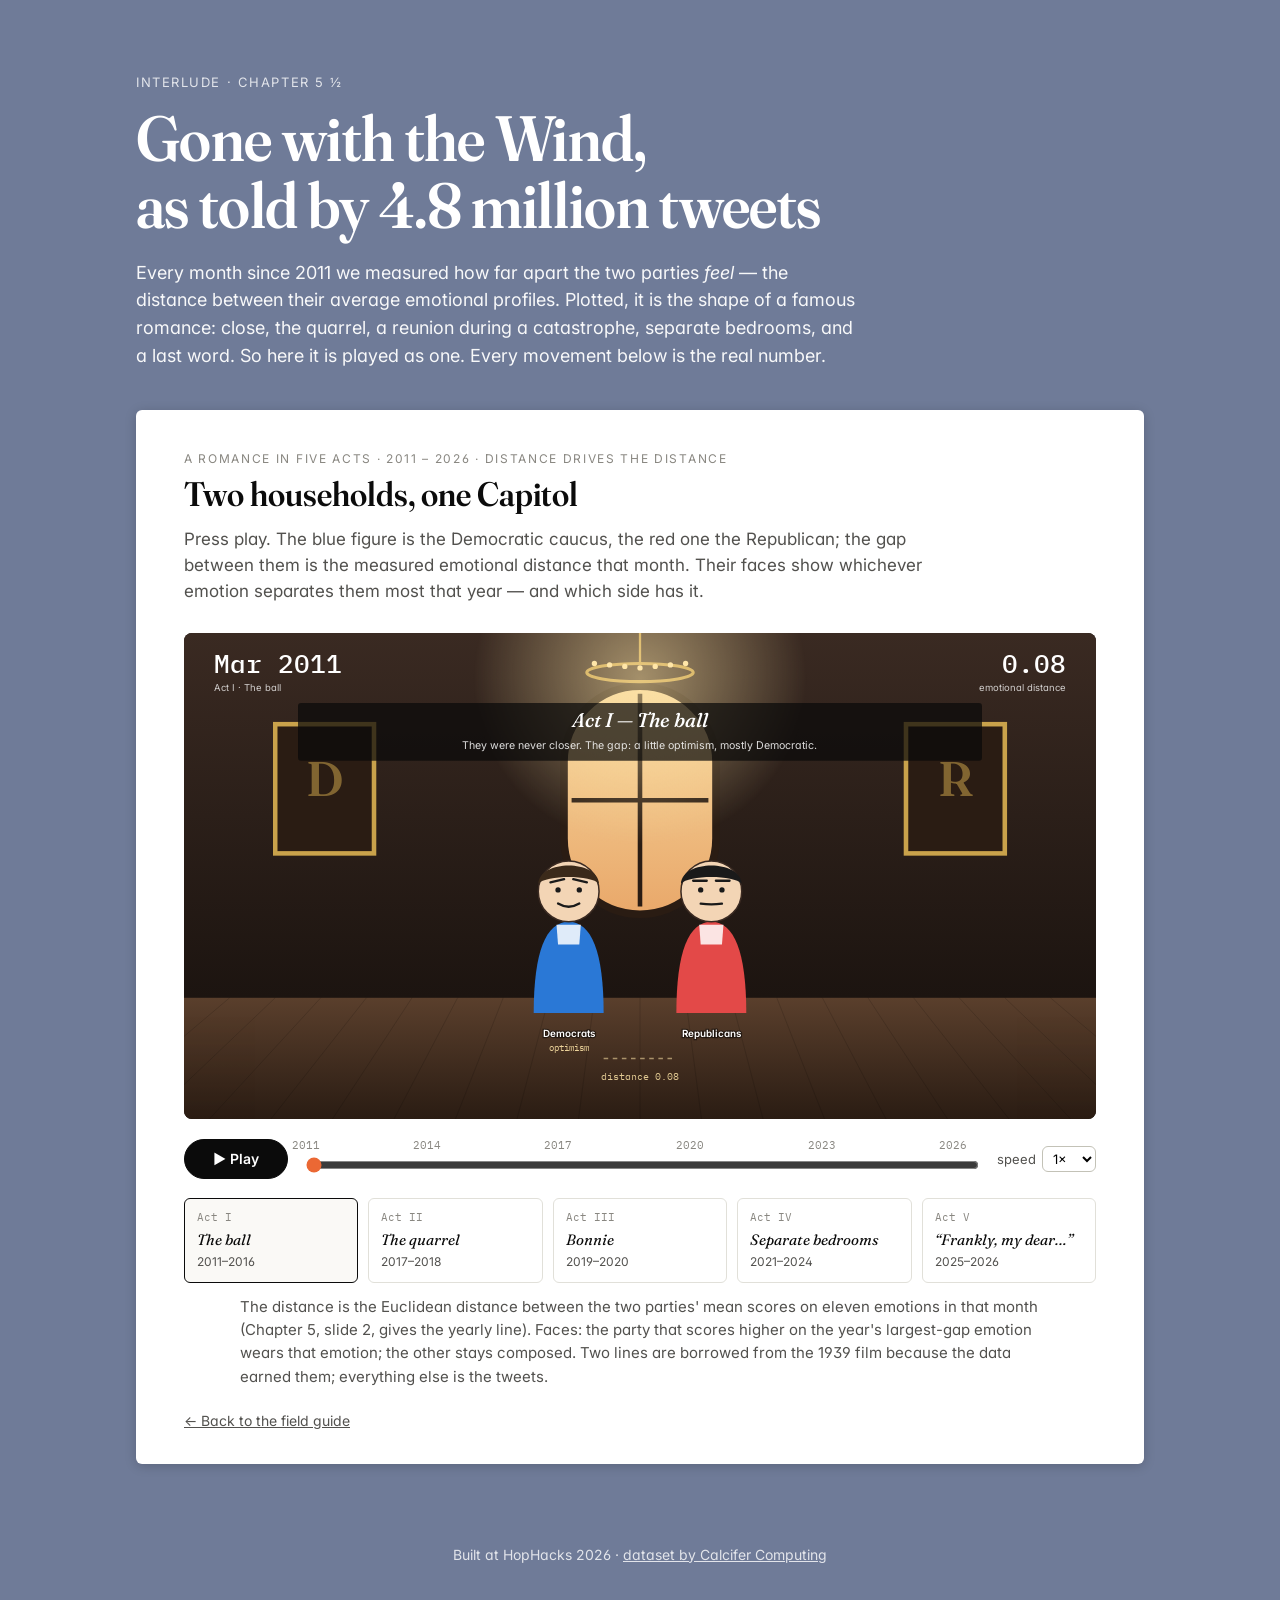
==== site/romance.html @ 03982661 "Romance interlude: the parties' emotional distance as Gone with the Wind, linked from Chapter 5" ====
<!DOCTYPE html>
<html lang="en">
<head>
<meta charset="utf-8">
<meta name="viewport" content="width=device-width, initial-scale=1">
<title>Gone with the Wind, as told by tweets</title>
<meta name="description" content="The emotional distance between the two parties in Congress, 2011–2026, played as the romance it resembles.">
<link rel="preconnect" href="https://fonts.googleapis.com">
<link rel="preconnect" href="https://fonts.gstatic.com" crossorigin>
<link href="https://fonts.googleapis.com/css2?family=Fraunces:ital,opsz,wght,SOFT@0,9..144,400;0,9..144,600;1,9..144,400;1,9..144,500&family=Inter:wght@400;500;600&family=IBM+Plex+Mono:wght@400;500&display=swap" rel="stylesheet">
<link rel="stylesheet" href="style.css">
<link rel="stylesheet" href="romance.css">
</head>
<body>

<header class="hero">
  <p class="kicker">Interlude · Chapter 5 ½</p>
  <h1>Gone with the Wind,<br>as told by 4.8 million tweets</h1>
  <p class="lede">Every month since 2011 we measured how far apart the two parties <em>feel</em> — the distance between their
    average emotional profiles. Plotted, it is the shape of a famous romance: close, the quarrel, a reunion during a catastrophe,
    separate bedrooms, and a last word. So here it is played as one. Every movement below is the real number.</p>
</header>

<main>
<section class="card" id="romance">
  <p class="chapter">A romance in five acts · 2011 – 2026 · distance drives the distance</p>
  <h2>Two households, one Capitol</h2>
  <p class="intro">Press play. The blue figure is the Democratic caucus, the red one the Republican; the gap between them is the measured
    emotional distance that month. Their faces show whichever emotion separates them most that year — and which side has it.</p>

  <div class="stage-wrap">
    <svg id="stage" viewBox="0 0 1200 640" preserveAspectRatio="xMidYMid meet" role="img"
         aria-label="Two figures in a parlour whose distance apart follows the emotional distance between the parties.">
      <defs>
        <linearGradient id="wall" x1="0" y1="0" x2="0" y2="1">
          <stop id="wall-a" offset="0" stop-color="#3a2a22"/><stop id="wall-b" offset="1" stop-color="#1c1410"/>
        </linearGradient>
        <linearGradient id="floor" x1="0" y1="0" x2="0" y2="1">
          <stop offset="0" stop-color="#5a3f2c"/><stop offset="1" stop-color="#2a1c13"/>
        </linearGradient>
        <linearGradient id="window" x1="0" y1="0" x2="0" y2="1">
          <stop id="win-a" offset="0" stop-color="#f7d9a0"/><stop id="win-b" offset="1" stop-color="#e9a86a"/>
        </linearGradient>
        <radialGradient id="candle" cx="0.5" cy="0.5" r="0.5">
          <stop offset="0" stop-color="#ffe6a8" stop-opacity="0.55"/><stop offset="1" stop-color="#ffe6a8" stop-opacity="0"/>
        </radialGradient>
        <filter id="soft"><feGaussianBlur stdDeviation="1.5"/></filter>
      </defs>

      <!-- room -->
      <rect x="0" y="0" width="1200" height="480" fill="url(#wall)"/>
      <rect x="0" y="480" width="1200" height="160" fill="url(#floor)"/>
      <g id="floorboards" opacity="0.18" stroke="#000"></g>
      <!-- window -->
      <rect x="500" y="70" width="200" height="300" rx="100" fill="url(#window)"/>
      <rect x="500" y="70" width="200" height="300" rx="100" fill="none" stroke="#2a1c13" stroke-width="10"/>
      <line x1="600" y1="80" x2="600" y2="360" stroke="#2a1c13" stroke-width="6"/>
      <line x1="510" y1="220" x2="690" y2="220" stroke="#2a1c13" stroke-width="6"/>
      <g id="rain" opacity="0"></g>
      <!-- chandelier -->
      <line x1="600" y1="0" x2="600" y2="40" stroke="#c9a24b" stroke-width="3"/>
      <ellipse cx="600" cy="52" rx="70" ry="12" fill="none" stroke="#c9a24b" stroke-width="4"/>
      <g id="chandelier-lights" fill="#ffe6a8"></g>
      <circle id="candle-glow" cx="600" cy="60" r="220" fill="url(#candle)"/>
      <!-- portrait frames -->
      <rect x="120" y="120" width="130" height="170" fill="#2a1c13" stroke="#c9a24b" stroke-width="6"/>
      <rect x="950" y="120" width="130" height="170" fill="#2a1c13" stroke="#c9a24b" stroke-width="6"/>
      <text x="185" y="215" class="portrait-txt">D</text>
      <text x="1015" y="215" class="portrait-txt">R</text>

      <!-- the gap: a measuring line on the floor -->
      <line id="gap-line" x1="600" y1="560" x2="600" y2="560" stroke="#ffe6a8" stroke-opacity="0.55" stroke-width="2" stroke-dasharray="6 6"/>
      <text id="gap-label" x="600" y="588" class="gap-label" text-anchor="middle"></text>

      <!-- the two figures (built in JS) -->
      <g id="dem" class="figure"></g>
      <g id="rep" class="figure"></g>

      <!-- HUD -->
      <text x="40" y="52" class="hud-time" id="hud-date">2011</text>
      <text x="40" y="76" class="hud-phase" id="hud-act"></text>
      <text x="1160" y="52" class="hud-time" text-anchor="end" id="hud-dist">0.06</text>
      <text x="1160" y="76" class="hud-phase" text-anchor="end">emotional distance</text>

      <!-- intertitle -->
      <g id="card" opacity="0">
        <rect x="150" y="92" width="900" height="76" rx="4" fill="#0b0b0b" fill-opacity="0.72"/>
        <text x="600" y="124" class="card-title" text-anchor="middle" id="card-title"></text>
        <text x="600" y="152" class="card-sub" text-anchor="middle" id="card-sub"></text>
      </g>
    </svg>
  </div>

  <div class="controls">
    <button id="play" class="play" aria-label="Play">▶ Play</button>
    <div class="slider-wrap">
      <div class="slider-marks" id="marks"></div>
      <input id="scrub" type="range" min="0" max="184" value="0" step="1" aria-label="Month">
    </div>
    <label>speed <select id="speed"><option value="0.5">½×</option><option value="1" selected>1×</option><option value="2">2×</option></select></label>
  </div>

  <div class="acts" id="acts"></div>

  <p class="caption">The distance is the Euclidean distance between the two parties' mean scores on eleven emotions in that month (Chapter 5, slide 2,
    gives the yearly line). Faces: the party that scores higher on the year's largest-gap emotion wears that emotion; the other stays composed.
    Two lines are borrowed from the 1939 film because the data earned them; everything else is the tweets.</p>
  <p class="backlink"><a href="index.html#ch-unity">← Back to the field guide</a></p>
</section>
</main>
<footer>Built at HopHacks 2026 · <a href="https://www.calcifercomputing.com/hophacks">dataset by Calcifer Computing</a></footer>

<script src="romance.js"></script>
</body>
</html>
---- site/style.css ----
:root {
  --page: #6f7b98;            /* muted blue-grey backdrop, as in the reference */
  --card: #ffffff;
  --surface: #fcfcfb;
  --ink: #0b0b0b;
  --ink-2: #52514e;
  --muted: #898781;
  --grid: #e1e0d9;
  --axis: #c3c2b7;
  --dem: #2a78d6;
  --rep: #e34948;
  --accent: #eb6834;
  --serif: "Fraunces", "Iowan Old Style", Georgia, serif;
  --sans: "Inter", system-ui, -apple-system, "Segoe UI", sans-serif;
  --mono: "IBM Plex Mono", ui-monospace, Consolas, monospace;
}
* { box-sizing: border-box; }
html { scroll-behavior: smooth; }
body {
  margin: 0; background: var(--page); color: var(--ink); font-family: var(--sans);
  font-feature-settings: "cv11", "ss01"; font-size: 16px; line-height: 1.55; -webkit-font-smoothing: antialiased;
}
main { max-width: 1040px; margin: 0 auto; padding: 0 16px 48px; }
a { color: inherit; }
code { font-size: 0.9em; background: #f1f0ec; padding: 1px 5px; border-radius: 4px; }

/* ---------- hero ---------- */
.hero { max-width: 1040px; margin: 0 auto; padding: 72px 16px 40px; color: #fff; }
.hero .kicker { font-size: 13px; letter-spacing: .12em; text-transform: uppercase; opacity: .8; margin: 0 0 12px; }
.hero h1 { font-family: var(--serif); font-weight: 600; font-variation-settings: "opsz" 144, "SOFT" 40; font-size: clamp(38px, 6vw, 64px); line-height: 1.05; margin: 0 0 20px; letter-spacing: -.01em; }
.hero .lede { max-width: 720px; font-size: 18px; margin: 0; opacity: .95; }

/* ---------- cards ---------- */
.card {
  background: var(--card); border-radius: 6px; padding: 40px 48px 32px; margin: 0 0 32px;
  box-shadow: 0 2px 12px rgba(0,0,0,.18);
}
.chapter { font-size: 12px; letter-spacing: .14em; text-transform: uppercase; color: var(--muted); margin: 0 0 6px; }
h2 { font-family: var(--serif); font-weight: 600; font-variation-settings: "opsz" 96, "SOFT" 30; font-size: 34px; margin: 0 0 12px; line-height: 1.15; }
h3 { font-family: var(--serif); font-weight: 600; font-size: 22px; margin: 24px 0 8px; }
.intro { font-size: 17px; color: var(--ink-2); max-width: 760px; margin: 0 0 28px; }

/* ---------- carousel ---------- */
.carousel { position: relative; }
.slides { position: relative; }
.slide { display: none; margin: 0; }
.slide.active { display: block; }
.chart-title { font-family: var(--serif); font-weight: 600; font-size: 22px; text-align: center; margin: 4px 0 6px; }
.chart { width: 100%; height: 380px; }
.chart.tall { height: 460px; }
.chart.taller { height: 520px; }
.caption { color: var(--ink-2); font-size: 15px; max-width: 800px; margin: 12px auto 0; }
.pager { display: flex; justify-content: center; align-items: center; gap: 14px; margin-top: 22px; }
.pager button {
  width: 34px; height: 34px; border-radius: 50%; border: 1px solid var(--axis); background: #fff;
  font-size: 20px; line-height: 1; cursor: pointer; color: var(--ink-2);
}
.pager button:hover { border-color: var(--ink); color: var(--ink); }
.pager .count { font-size: 13px; color: var(--ink-2); min-width: 44px; text-align: center; font-variant-numeric: tabular-nums; }

/* ---------- seismograph extras ---------- */
.two-col { display: grid; grid-template-columns: 1fr 1fr; gap: 40px; margin-top: 8px; }
.spikes { padding-left: 22px; margin: 8px 0 0; font-size: 14.5px; }
.spikes li { margin: 0 0 7px; }
.spikes .wk { color: var(--muted); font-variant-numeric: tabular-nums; margin-right: 6px; }
.spikes .ex { display: inline-block; min-width: 46px; font-variant-numeric: tabular-nums; color: var(--ink-2); }
.who { display: inline-block; font-size: 11.5px; font-weight: 600; line-height: 1.5; padding: 0 7px; border-radius: 10px; margin-left: 6px; color: #fff; vertical-align: 1px; }
.who.Dem { background: var(--dem); } .who.Rep { background: var(--rep); } .who.both { background: var(--muted); }
.kinds { padding-left: 20px; font-size: 15px; color: var(--ink-2); }
.kinds li { margin-bottom: 10px; }
blockquote {
  margin: 18px 0 0; padding: 12px 16px; border-left: 3px solid var(--rep); background: #faf9f6;
  font-size: 14.5px; color: var(--ink-2);
}
blockquote .by { display: block; margin-top: 6px; font-size: 13px; color: var(--muted); }

/* ---------- stat tile ---------- */
.stat { text-align: center; padding: 48px 16px 24px; }
.stat-value { font-size: 84px; font-weight: 600; line-height: 1; letter-spacing: -.02em; }
.stat-label { color: var(--ink-2); max-width: 520px; margin: 14px auto 0; font-size: 15px; }

/* ---------- methods ---------- */
.methods ul { padding-left: 20px; color: var(--ink-2); font-size: 15px; }
.methods li { margin-bottom: 10px; }
footer { text-align: center; color: #fff; opacity: .8; padding: 0 16px 40px; font-size: 14px; }

@media (max-width: 760px) {
  .card { padding: 28px 18px 24px; }
  h2 { font-size: 28px; }
  .two-col { grid-template-columns: 1fr; gap: 16px; }
  .chart { height: 320px; } .chart.tall { height: 360px; } .chart.taller { height: 620px; }
  .stat-value { font-size: 60px; }
}

/* spike rows */
.spikes li { display: grid; grid-template-columns: 82px 1fr auto auto; gap: 0 8px; align-items: baseline; }
.spikes .ev { min-width: 0; }

/* ---------- statement card ---------- */
.statement { max-width: 860px; margin: 0 auto; padding: 8px 0 0; text-align: center; }
.claim { font-family: var(--serif); font-style: italic; font-weight: 500; font-variation-settings: "opsz" 72, "SOFT" 50; font-size: clamp(22px, 3vw, 32px); line-height: 1.3; margin: 18px 0 12px; color: var(--ink); }
.attrib { font-family: var(--mono); font-size: 13px; color: var(--rep); margin: 0 0 22px; }
.strip { position: relative; height: 130px; }
.strip svg { width: 100%; height: 100%; overflow: visible; }
.strip .axis { stroke: var(--axis); stroke-width: 1; }
.strip .tick { stroke: var(--axis); stroke-width: 1; }
.strip .tick-label { font-size: 11px; fill: var(--muted); font-family: var(--sans); }
.strip .dot { cursor: pointer; opacity: 0; transition: opacity .15s; }
.strip .dot.on { opacity: 1; }
.strip .dot.angry { fill: var(--rep); }
.strip .dot.calm { fill: #fff; stroke: var(--muted); stroke-width: 1.5; }
.strip .dot:hover { stroke: var(--ink); stroke-width: 2; }
.strip-ui { display: flex; justify-content: center; align-items: center; gap: 10px; margin-top: 6px; }
.strip-ui button { font-family: var(--mono); font-size: 13px; padding: 6px 14px; border: 1px solid var(--axis); background: #fff; border-radius: 4px; cursor: pointer; color: var(--ink); }
.strip-ui button:hover { border-color: var(--ink); }
.tally { font-family: var(--mono); font-size: 13px; color: var(--ink-2); min-width: 160px; text-align: left; }
.tweet-peek { min-height: 3.2em; margin: 14px auto 0; max-width: 720px; font-size: 14px; color: var(--ink-2); font-style: italic; }
.tweet-peek .when { font-style: normal; color: var(--muted); font-family: var(--mono); font-size: 12px; display: block; margin-bottom: 2px; }
.statement.compact { padding: 0; margin-bottom: 4px; }
.statement.compact .claim { font-size: clamp(20px, 2.4vw, 26px); margin: 8px 0 8px; }
.statement.compact .attrib { margin-bottom: 8px; }

/* ---------- icon ladder ---------- */
.ladder { max-width: 860px; margin: 8px auto 0; }
.lrow { display: grid; grid-template-columns: 200px 1fr 56px; align-items: center; gap: 14px; padding: 7px 0; }
.licons { display: flex; align-items: center; justify-content: flex-end; gap: 4px; }
.ico { width: 44px; height: 44px; flex: none; display: inline-block; }
/* the coin: unknown-user front, portrait back; on hover it tosses like a coin (edge-over-edge, with a hop) */
.ico.unknown { display: flex; align-items: center; justify-content: center; width: 100%; height: 100%; border-radius: 50%;
  background: #f1f0ec; border: 1px solid var(--axis); font-size: 22px; line-height: 1; }
.ico.coin { position: relative; perspective: 260px; }
.coin .inner { position: absolute; inset: 0; transform-style: preserve-3d; transition: transform 1.2s cubic-bezier(.3, .1, .2, 1); }
.coin .face { position: absolute; inset: 0; border-radius: 50%; overflow: hidden; backface-visibility: hidden; -webkit-backface-visibility: hidden; }
.coin .face .ico { width: 100%; height: 100%; }
.coin .back { transform: rotateX(180deg); border: 1px solid var(--axis); background: #f1f0ec; }
.coin .back img { width: 100%; height: 100%; object-fit: cover; object-position: top; display: block; }
.tip:hover .coin .inner, .coin:hover .inner { transform: rotateX(-180deg); }
.tip:hover .coin, .coin:hover { animation: coin-hop 1.2s cubic-bezier(.3, .1, .2, 1); }
@keyframes coin-hop { 0% { transform: translateY(0); } 45% { transform: translateY(-9px); } 100% { transform: translateY(0); } }
@media (prefers-reduced-motion: reduce) { .coin .inner { transition: none; } .tip:hover .coin, .coin:hover { animation: none; } }
.plus { color: var(--muted); font-size: 16px; margin: 0 2px; }
.lbar { position: relative; height: 30px; background: #f1f0ec; border-radius: 3px; }
.lfill { height: 100%; background: var(--ink); border-radius: 3px 4px 4px 3px; transition: width .6s ease; }
.lrow.hot .lfill { background: var(--rep); }
.lbase { position: absolute; top: -4px; bottom: -4px; border-left: 1px dashed var(--muted); }
.lpct { font-variant-numeric: tabular-nums; font-size: 15px; color: var(--ink); }
.lrow.hot .lpct { font-weight: 600; }
.lfoot { text-align: center; font-size: 12px; color: var(--muted); margin-top: 8px; }
@media (max-width: 640px) { .lrow { grid-template-columns: 132px 1fr 44px; gap: 8px; } .ico { width: 32px; height: 32px; } .plus { display: none; } }

/* icon tooltips (Inter, not the browser's native title) */
.tip { position: relative; display: inline-flex; }
.tip::after {
  content: attr(data-tip); position: absolute; left: 50%; bottom: calc(100% + 8px); transform: translateX(-50%) translateY(4px);
  background: var(--ink); color: #fff; font-family: var(--sans); font-size: 12.5px; font-weight: 500; line-height: 1.3;
  padding: 6px 10px; border-radius: 6px; white-space: nowrap; pointer-events: none; opacity: 0; transition: opacity .12s, transform .12s; z-index: 5;
}
.tip::before {
  content: ""; position: absolute; left: 50%; bottom: calc(100% + 3px); transform: translateX(-50%);
  border: 5px solid transparent; border-top-color: var(--ink); opacity: 0; transition: opacity .12s; pointer-events: none; z-index: 5;
}
.tip:hover::after, .tip:hover::before { opacity: 1; }
.tip:hover::after { transform: translateX(-50%) translateY(0); }
.tip:hover > .ico:not(.coin) { filter: brightness(0.92); }

/* ---------- networks ---------- */
.net-grid { display: grid; grid-template-columns: 1fr 1fr; gap: 24px; }
.net-panel { margin: 0; }
.netlist { padding-left: 22px; margin: 8px 0 0; font-size: 14.5px; }
.netlist li { margin: 0 0 6px; display: grid; grid-template-columns: 1fr auto auto; gap: 0 10px; align-items: baseline; }
.netlist .n { font-variant-numeric: tabular-nums; color: var(--ink-2); }
.netlist .a { font-family: var(--mono); font-size: 12px; color: var(--rep); }
.netlist .a.calm { color: var(--muted); }
@media (max-width: 760px) { .net-grid { grid-template-columns: 1fr; } }

.slide-link { display: inline-block; margin-top: 6px; color: var(--dem); font-weight: 500; text-decoration: none; border-bottom: 1px solid rgba(42,120,214,.35); }
.slide-link:hover { border-bottom-color: var(--dem); }

/* Plotly hover boxes: rounded like the icon tooltips */
.js-plotly-plot .hoverlayer .hovertext path { rx: 6; stroke: none !important; }
.js-plotly-plot .hoverlayer .hovertext text { font-family: var(--sans) !important; }
.js-plotly-plot .hoverlayer .legend rect, .js-plotly-plot .hoverlayer .legend path { stroke: none !important; }

.unity-cal h3 { margin-top: 6px; }
.unity-cal .netlist li { grid-template-columns: 72px 1fr auto; }
.netlist .mo { color: var(--muted); font-variant-numeric: tabular-nums; }
---- site/romance.css ----
/* ---------- romance stage ---------- */
.stage-wrap { border-radius: 8px; overflow: hidden; background: #1c1410; box-shadow: inset 0 0 0 1px rgba(0,0,0,.2); }
#stage { display: block; width: 100%; height: auto; }

.portrait-txt { font-family: var(--serif); font-weight: 600; font-size: 64px; fill: #c9a24b; text-anchor: middle; opacity: .55; }
.gap-label { font-family: var(--mono); font-size: 13px; fill: #ffe6a8; opacity: .85; }

.hud-time { font-family: var(--mono); font-size: 34px; font-weight: 500; fill: #fff; }
.hud-phase { font-family: var(--sans); font-size: 12.5px; fill: #fff; opacity: .78; }

.card-title { font-family: var(--serif); font-style: italic; font-weight: 500; font-size: 26px; fill: #fff; }
.card-sub { font-family: var(--sans); font-size: 14px; fill: #fff; opacity: .85; }

.figure .name { font-family: var(--sans); font-weight: 600; font-size: 13px; fill: #fff; text-anchor: middle; paint-order: stroke; stroke: rgba(0,0,0,.5); stroke-width: 3px; }
.figure .mood { font-family: var(--mono); font-size: 12px; fill: #ffe6a8; text-anchor: middle; opacity: .9; }
.figure .brow, .figure .mouth { fill: none; stroke: #1a1a1a; stroke-width: 3; stroke-linecap: round; }
.figure .eye { fill: #1a1a1a; }
.figure.fuming .head { animation: shake .18s linear infinite; transform-origin: center; transform-box: fill-box; }
@keyframes shake { 0% { transform: translate(-1px,0) rotate(-1deg); } 50% { transform: translate(1px,0) rotate(1deg); } 100% { transform: translate(-1px,0) rotate(-1deg); } }
.figure .tear { fill: #9ec5f4; opacity: 0; }
.figure.weeping .tear { animation: drip 1.4s ease-in infinite; }
@keyframes drip { 0% { opacity: 0; transform: translateY(0); } 20% { opacity: .9; } 100% { opacity: 0; transform: translateY(26px); } }
.figure .heart { fill: #e34948; opacity: 0; }
.figure.glowing .heart { animation: float 1.6s ease-out infinite; }
@keyframes float { 0% { opacity: 0; transform: translateY(0) scale(.6); } 25% { opacity: .95; } 100% { opacity: 0; transform: translateY(-40px) scale(1.2); } }
.figure .stink { fill: none; stroke: #9db07a; stroke-width: 2; opacity: 0; }
.figure.disgusted .stink { animation: waft 1.5s ease-out infinite; }
.figure.disgusted .stink.s2 { animation-delay: .5s; }
@keyframes waft { 0% { opacity: 0; transform: translateY(0); } 30% { opacity: .8; } 100% { opacity: 0; transform: translateY(-30px); } }

/* controls (same as the time-lapse page) */
.controls { display: flex; align-items: center; gap: 18px; margin: 18px 0 6px; flex-wrap: wrap; }
.controls .play { min-width: 104px; height: 40px; border-radius: 20px; border: 1px solid var(--ink); background: var(--ink); color: #fff;
  font-family: var(--sans); font-weight: 600; font-size: 14px; cursor: pointer; padding: 0 18px; }
.controls .play:hover { background: #2a2a2a; }
.slider-wrap { flex: 1 1 320px; position: relative; padding-top: 18px; }
.slider-marks { position: absolute; top: 0; left: 0; right: 0; height: 16px; font-family: var(--mono); font-size: 11px; color: var(--muted); }
.slider-marks span { position: absolute; transform: translateX(-50%); white-space: nowrap; }
#scrub { width: 100%; margin: 0; accent-color: var(--accent); cursor: pointer; }
.controls label { font-size: 13px; color: var(--ink-2); display: inline-flex; align-items: center; gap: 6px; }
.controls select { font: inherit; font-size: 13px; padding: 3px 6px; border-radius: 6px; border: 1px solid var(--axis); background: #fff; }

/* the five acts, as a programme */
.acts { display: grid; grid-template-columns: repeat(5, 1fr); gap: 10px; margin: 18px 0 8px; }
.act { padding: 10px 12px; border: 1px solid var(--grid); border-radius: 6px; cursor: pointer; transition: border-color .15s, background .15s; }
.act:hover { border-color: var(--axis); }
.act.on { border-color: var(--ink); background: #faf9f6; }
.act .n { font-family: var(--mono); font-size: 11px; color: var(--muted); }
.act .t { font-family: var(--serif); font-style: italic; font-size: 15px; margin: 2px 0; }
.act .y { font-size: 12px; color: var(--ink-2); }
.backlink { margin: 22px 0 0; font-size: 14px; color: var(--ink-2); }
@media (max-width: 760px) { .acts { grid-template-columns: 1fr 1fr; } .card { padding: 24px 16px; } .hud-time { font-size: 30px; } }
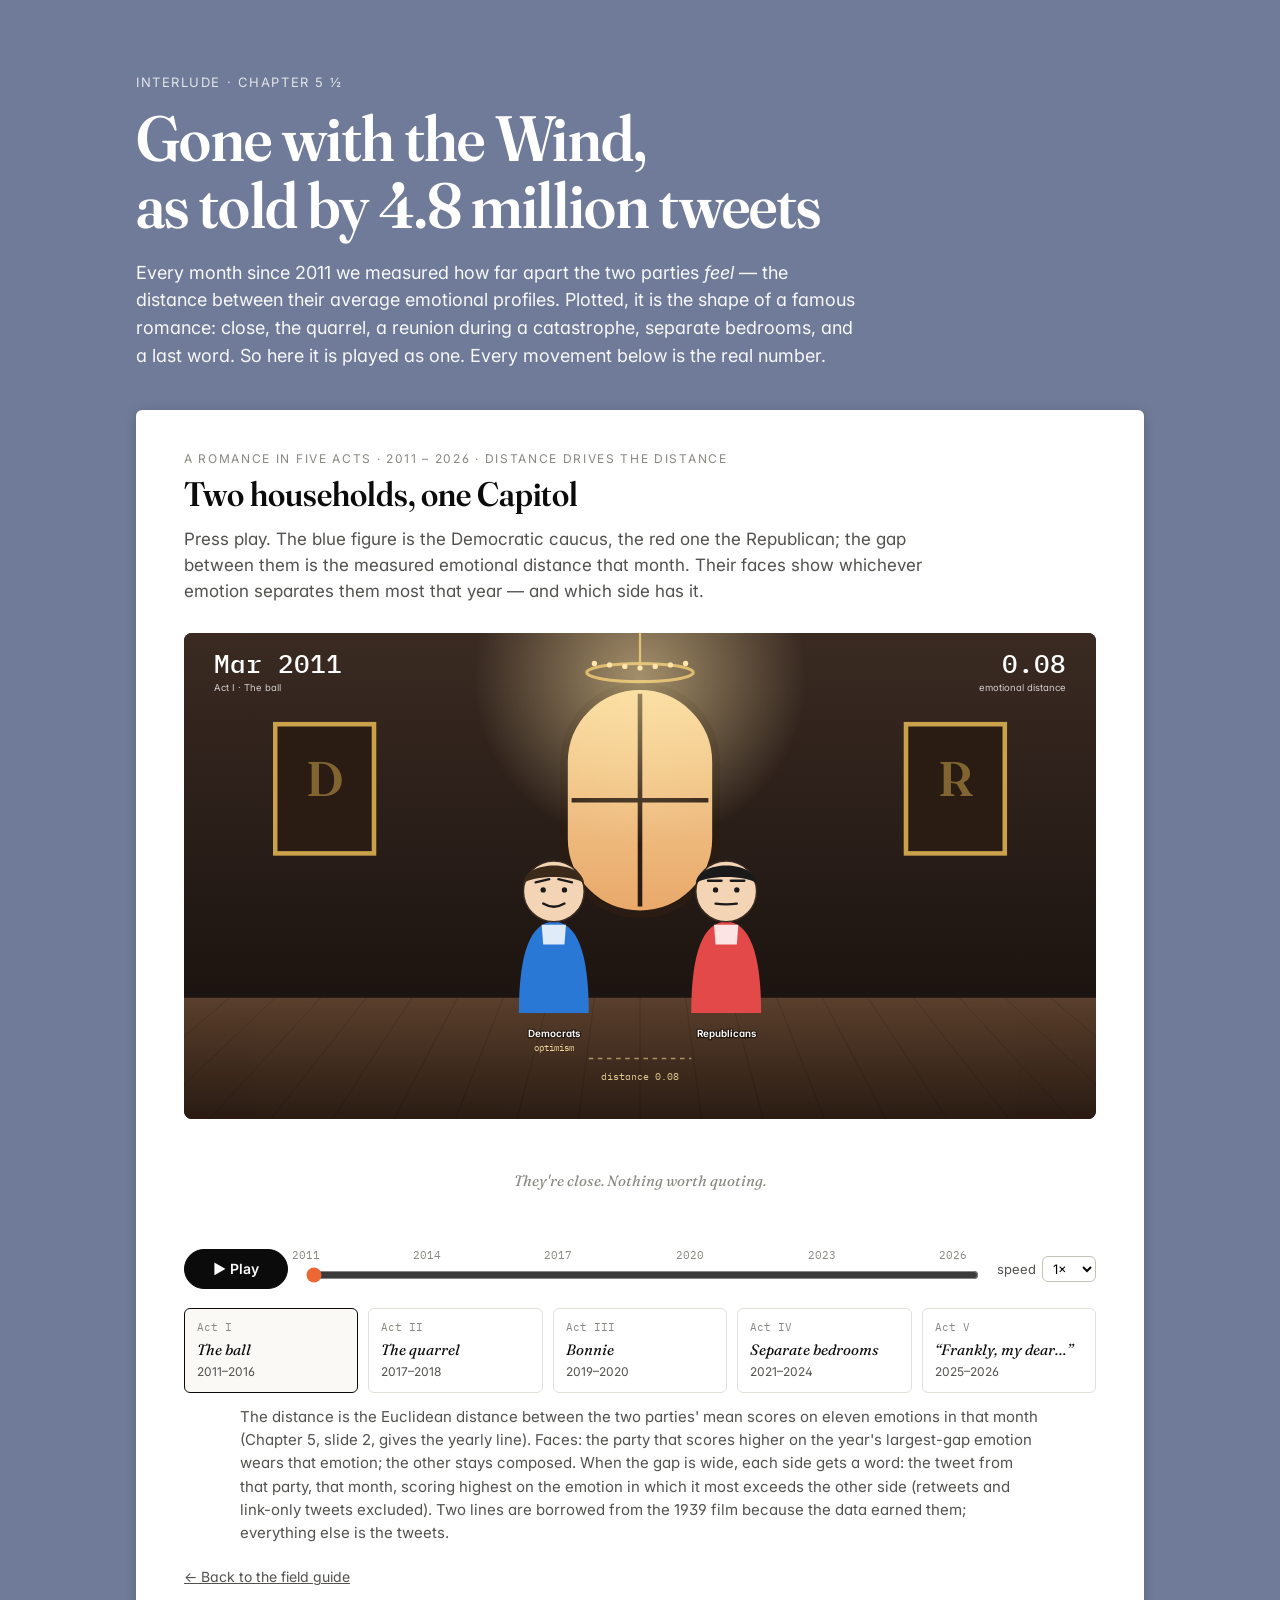
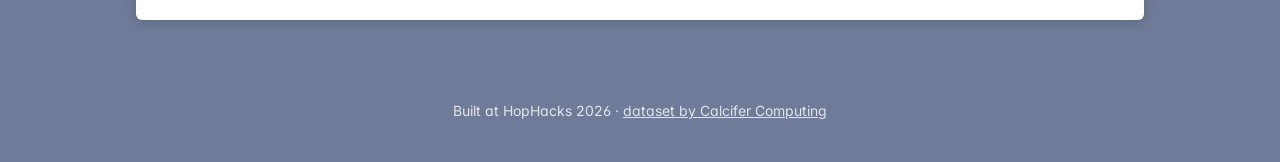
==== commit 338eb441: "Romance: exemplary tweets per side when the gap is wide; carousel keeps the pager in place when slid" ====
--- a/site/romance.html
+++ b/site/romance.html
@@ -91,6 +91,12 @@
     </svg>
   </div>
 
+  <div class="bubbles" id="bubbles">
+    <div class="bubble dem"><div class="who" id="b-dem-who"></div><div class="txt" id="b-dem-txt"></div><div class="emo" id="b-dem-emo"></div></div>
+    <div class="bubble quiet" id="b-quiet">They're close. Nothing worth quoting.</div>
+    <div class="bubble rep"><div class="who" id="b-rep-who"></div><div class="txt" id="b-rep-txt"></div><div class="emo" id="b-rep-emo"></div></div>
+  </div>
+
   <div class="controls">
     <button id="play" class="play" aria-label="Play">▶ Play</button>
     <div class="slider-wrap">
@@ -104,6 +110,8 @@
 
   <p class="caption">The distance is the Euclidean distance between the two parties' mean scores on eleven emotions in that month (Chapter 5, slide 2,
     gives the yearly line). Faces: the party that scores higher on the year's largest-gap emotion wears that emotion; the other stays composed.
+    When the gap is wide, each side gets a word: the tweet from that party, that month, scoring highest on the emotion in which it most
+    exceeds the other side (retweets and link-only tweets excluded).
     Two lines are borrowed from the 1939 film because the data earned them; everything else is the tweets.</p>
   <p class="backlink"><a href="index.html#ch-unity">← Back to the field guide</a></p>
 </section>
--- a/site/romance.css
+++ b/site/romance.css
@@ -15,16 +15,21 @@
 .figure .mood { font-family: var(--mono); font-size: 12px; fill: #ffe6a8; text-anchor: middle; opacity: .9; }
 .figure .brow, .figure .mouth { fill: none; stroke: #1a1a1a; stroke-width: 3; stroke-linecap: round; }
 .figure .eye { fill: #1a1a1a; }
-.figure.fuming .head { animation: shake .18s linear infinite; transform-origin: center; transform-box: fill-box; }
-@keyframes shake { 0% { transform: translate(-1px,0) rotate(-1deg); } 50% { transform: translate(1px,0) rotate(1deg); } 100% { transform: translate(-1px,0) rotate(-1deg); } }
+.figure.fuming .head { animation: tremble 1.6s ease-in-out infinite; transform-origin: center; transform-box: fill-box; }
+@keyframes tremble { 0% { transform: rotate(-1.5deg); } 50% { transform: rotate(1.5deg); } 100% { transform: rotate(-1.5deg); } }
 .figure .tear { fill: #9ec5f4; opacity: 0; }
-.figure.weeping .tear { animation: drip 1.4s ease-in infinite; }
+.figure.weeping .tear { animation: drip 2.4s ease-in infinite; }
 @keyframes drip { 0% { opacity: 0; transform: translateY(0); } 20% { opacity: .9; } 100% { opacity: 0; transform: translateY(26px); } }
+.figure .mask { opacity: 0; transition: opacity .6s; }
+.figure.masked .mask { opacity: 1; }
+.figure.masked .mouth { opacity: 0; }
+.figure .mouth { transition: opacity .6s; }
+.figure .brow, .figure .mouth { transition: d .5s; }
 .figure .heart { fill: #e34948; opacity: 0; }
-.figure.glowing .heart { animation: float 1.6s ease-out infinite; }
+.figure.glowing .heart { animation: float 2.8s ease-out infinite; }
 @keyframes float { 0% { opacity: 0; transform: translateY(0) scale(.6); } 25% { opacity: .95; } 100% { opacity: 0; transform: translateY(-40px) scale(1.2); } }
 .figure .stink { fill: none; stroke: #9db07a; stroke-width: 2; opacity: 0; }
-.figure.disgusted .stink { animation: waft 1.5s ease-out infinite; }
+.figure.disgusted .stink { animation: waft 2.6s ease-out infinite; }
 .figure.disgusted .stink.s2 { animation-delay: .5s; }
 @keyframes waft { 0% { opacity: 0; transform: translateY(0); } 30% { opacity: .8; } 100% { opacity: 0; transform: translateY(-30px); } }
 
@@ -50,3 +55,19 @@
 .act .y { font-size: 12px; color: var(--ink-2); }
 .backlink { margin: 22px 0 0; font-size: 14px; color: var(--ink-2); }
 @media (max-width: 760px) { .acts { grid-template-columns: 1fr 1fr; } .card { padding: 24px 16px; } .hud-time { font-size: 30px; } }
+
+/* speech bubbles under the stage */
+.bubbles { display: grid; grid-template-columns: 1fr 1fr; gap: 16px; margin-top: 14px; position: relative; min-height: 96px; }
+.bubble { border-radius: 10px; padding: 12px 14px; font-size: 14px; line-height: 1.45; color: var(--ink); background: #faf9f6; border: 1px solid var(--grid);
+  position: relative; transition: opacity .8s, transform .8s; }
+.bubble.dem { border-left: 4px solid var(--dem); } .bubble.rep { border-right: 4px solid var(--rep); text-align: right; }
+.bubble .who { font-weight: 600; font-size: 13px; margin-bottom: 4px; }
+.bubble .txt { font-family: var(--serif); font-style: italic; font-size: 15px; }
+.bubble .emo { font-family: var(--mono); font-size: 11.5px; color: var(--muted); margin-top: 6px; }
+.bubble.dem::before, .bubble.rep::before { content: ""; position: absolute; top: -9px; width: 16px; height: 16px; background: #faf9f6; border-left: 1px solid var(--grid); border-top: 1px solid var(--grid); transform: rotate(45deg); }
+.bubble.dem::before { left: 40px; } .bubble.rep::before { right: 40px; }
+.bubbles.hidden .bubble.dem, .bubbles.hidden .bubble.rep { opacity: 0; transform: translateY(6px); pointer-events: none; }
+.bubble.quiet { position: absolute; left: 50%; top: 50%; transform: translate(-50%, -50%); background: none; border: none; color: var(--muted);
+  font-family: var(--serif); font-style: italic; font-size: 15px; opacity: 0; transition: opacity .8s; padding: 0; }
+.bubbles.hidden .bubble.quiet { opacity: 1; }
+@media (max-width: 640px) { .bubbles { grid-template-columns: 1fr; } .bubble.rep { text-align: left; border-right: none; border-left: 4px solid var(--rep); } .bubble.rep::before { right: auto; left: 40px; } }
